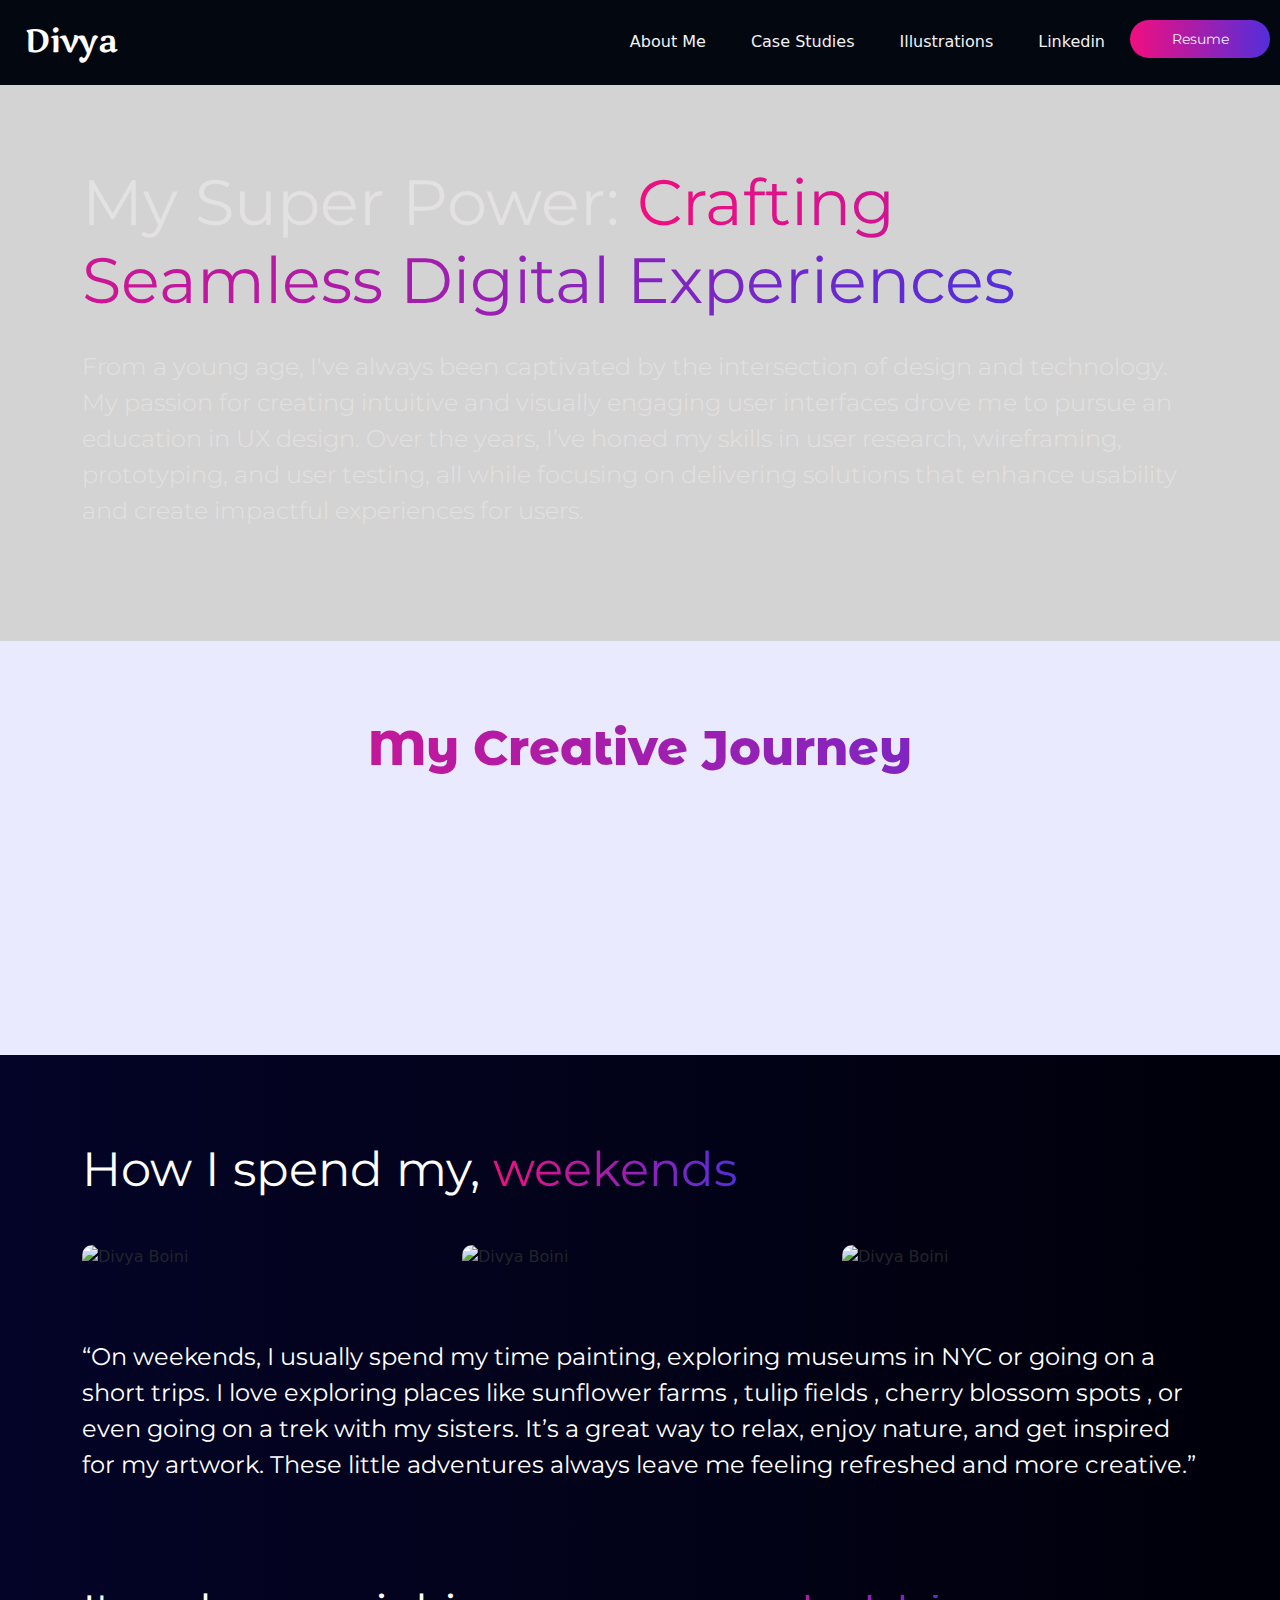
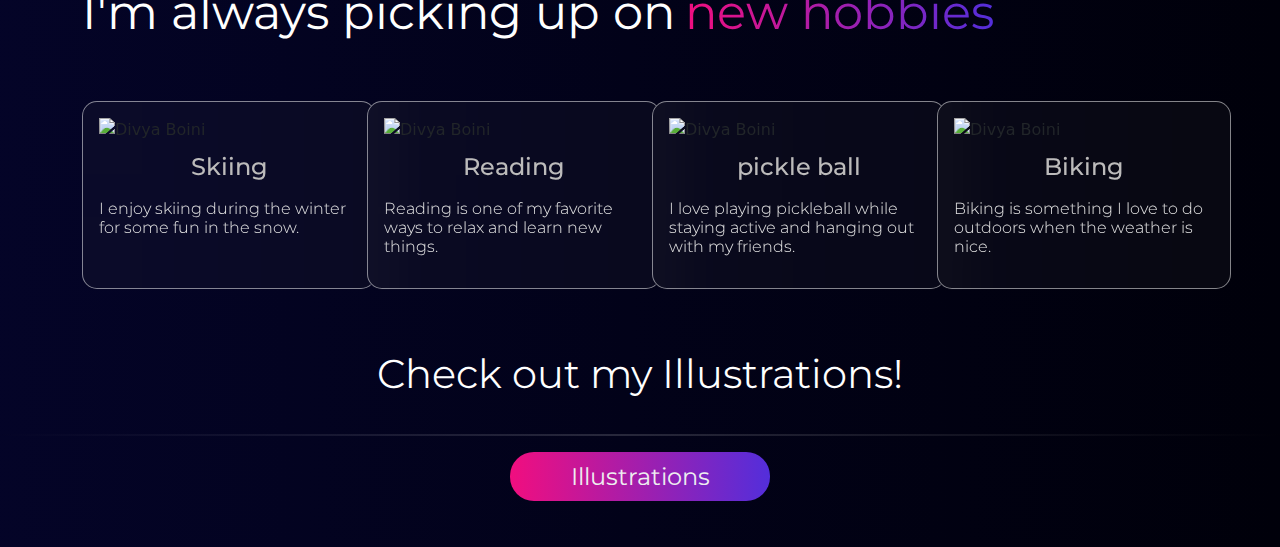
==== index_aboutme.html @ f6dd796f "Add files via upload" ====
<!DOCTYPE html>
<html>
  <head>
    <meta charset="utf-8" />
    <meta name="viewport" content="width=device-width, initial-scale=1.0">
    <link rel="stylesheet" href="globals.css" />
    <link rel="stylesheet" href="styleguide.css" />
    <link rel="stylesheet" href="style_aboutme.css" />
    <link href="https://cdn.jsdelivr.net/npm/bootstrap@5.3.3/dist/css/bootstrap.min.css" rel="stylesheet" integrity="sha384-QWTKZyjpPEjISv5WaRU9OFeRpok6YctnYmDr5pNlyT2bRjXh0JMhjY6hW+ALEwIH" crossorigin="anonymous">
	<link rel="stylesheet" href="https://cdn.jsdelivr.net/npm/swiper@11/swiper-bundle.min.css" />
  </head>
  <body>
    <header>
      <a href="index.html" class="logo-holder">
        <!--<div class="logo">D</div>-->
        <div class="logo-text" style="color: white;">Divya</div>
      </a>
      <nav>
        <ul id="menu">
          <li>
            <a href="#">About Me</a>
          </li>
          <li>
            <a href="#works">Case Studies</a>
          </li>
          <!--<li>
            <a href="#about">About</a>
          </li>-->
          <li>
            <a href="index_illustrations.html">Illustrations</a>
          </li>
          <li>
            <a href="#testimonials">Linkedin</a>
          </li>
          <li>
            <a href="#testimonials" class="resume_link">Resume</a>
          </li>
          <!--<li>
            <a href="mailto:shek7373@gmail.com" class="button">Contact Me</a>
          </li>-->
        </ul>
        <a href="#" class="mobile-toggle" onClick="toggleMobileMenu();">
          <svg class="w-6 h-6 text-gray-800 dark:text-white" aria-hidden="true" xmlns="http://www.w3.org/2000/svg" width="24" height="24" fill="none" viewBox="0 0 24 24">
            <path stroke="currentColor" stroke-linecap="round" stroke-width="2" d="M5 7h14M5 12h14M5 17h10"/>
          </svg>
        </a>
      </nav>
    </header>
    <main>
      <section id="about" class="hero">
        <div class="container">
          <div class="row">
            <div class="col-lg-12">
              <div class="text-container">

                    <div>
								<span class="hello">
									                  My Super Power:
								</span>
								<span class="nice"> Crafting </br> Seamless Digital Experiences</span>
							</div>
        
                <p class="intro">
                  From a young age, I've always been captivated by the intersection of design and technology. My passion for creating intuitive and visually engaging user interfaces drove me to pursue an education in UX design. Over the years, I’ve honed my skills in user research, wireframing, prototyping, and user testing, all while focusing on delivering solutions that enhance usability and create impactful experiences for users.</span>
                </p>
              </div>
  
            </div>
          </div>
        </div>
      </section>
      <section id="journey" class="journey">
        <h3 class="mcj">My Creative Journey</h3>
        <div class="container">
         	<img src="./imgs/journey.svg" class="journey" width="100%" alt="">
        </div>
      </section>
      <section class="weekends">
        <div class="container">
          <div class="weekends-title">
         
            <div>
								<span class="how">
									How I spend my,
								</span>
								<span class="wknds"> weekends</span>
							</div>
          </div>
          <div class="row">
            <div class="col-lg-4">
              <div class="img-container">
                <img src="./imgs/rectangle_1.png" class="" alt="Divya Boini" />
              </div>
            </div>
            <div class="col-lg-4">
              <div class="img-container">
                <img src="./imgs/rectangle_2.png" class="" alt="Divya Boini" />
              </div>
            </div>
            <div class="col-lg-4">
              <div class="img-container">
                <img src="./imgs/rectangle_3.png" class="" alt="Divya Boini" />
              </div>
            </div>
          </div>
          <p>“On weekends, I usually spend my time painting, exploring museums in NYC or going on a short trips. I love exploring places like sunflower farms , tulip fields , cherry blossom spots , or even going on a trek with my sisters. It’s a great way to relax, enjoy nature, and get inspired for my artwork. These little adventures always leave me feeling refreshed and more creative.”</p>
        </div>
      </section>
      <section class="hobbies">
        <div class="container">
          <div class="title">
              <span class="picking">I'm always picking up on</span>
              <span class="nhbies">new hobbies</span>
          </div>
          <div class="row">
            <div class="col-lg-3">
              <div class="tile">
              <div class="img-container">
                <img src="./imgs/hobbie_1.png" class="" alt="Divya Boini" height="auto"/>
              </div>
              <h4>Skiing</h4>
              <p>I enjoy skiing during the winter for some fun in the snow.
              </p>
              </div>
            </div>
            <div class="col-lg-3">
              <div class="tile">
              <div class="img-container">
                <img src="./imgs/hobbie_2.png" class="" alt="Divya Boini" height="auto"/>
              </div>
              <h4>Reading</h4>
              <p>Reading is one of my
                favorite ways to relax 
                and learn new things.</p>
              </div>
            </div>
            <div class="col-lg-3">
              <div class="tile">
              <div class="img-container">
                <img src="./imgs/hobbie_3.png" class="" alt="Divya Boini" height="auto"/>
              </div>
              <h4>pickle ball</h4>
              <p>I love playing pickleball
                while staying active and 
                hanging out with my friends.</p>
              </div>
            </div>
            <div class="col-lg-3">
              <div class="tile">
              <div class="img-container">
                <img src="./imgs/hobbie_4.png" class="" alt="Divya Boini" height="auto"/>
              </div>
              <h4>Biking</h4>
              <p>Biking is something I love to do outdoors when the weather is nice.</p>
              </div>
            </div>
          </div>
        </div>
      </section>
      <section id="moreabme" class="moreaboutme">
        <h4>
          Check out my Illustrations!
        </h4>
        <hr style="height:2px;border-width:0;color:gray;background: linear-gradient(90deg, rgba(4, 3, 34, 0.60) 0%, rgba(255, 255, 255, 0.60) 48%, rgba(1, 0, 6, 0.43) 100%);">
        <!--<p style="text-align: center;">lorem ipsum</p>-->
        <div class="container">
          <div class="row">
            <div class="col-lg-4"></div>
            <div class="col-lg-4">
            <a href="">
              <p>Illustrations</p>
            </a></div>
            <div class="col-lg-4"></div>
          </div>
        </div>
      </section>
      		<link href="https://fonts.googleapis.com/css2?family=Montserrat:wght@400;700&display=swap" rel="stylesheet">
          <link href="https://fonts.googleapis.com/css2?family=Montserrat+Alternates:wght@400;700&display=swap" rel="stylesheet">
          <link href="https://fonts.googleapis.com/css2?family=Marko+One&display=swap" rel="stylesheet">

    </main>
  </body>
</html>
---- style_aboutme.css ----
*,
*::before,
*::after {
  box-sizing: border-box;
  margin: 0;
  padding: 0;
}

:root {
  --base: #555;
  --base-100: #f1f1f1;
  --base-400: #555;
  --base-800: #000;
  --yellow: #ffda4b;
  --yellow-100: #fffbe6;
  --yellow-400: #ffda4b;
  --yellow-800: #8b6f00;
  --blue: #0a61ae;
  --blue-100: #e2f8ff;
  --blue-400: #61dafb;
  --blue-800: #0a61ae;
}

a {
  text-decoration: none !important;
  color: var(--blue);
  &:hover {
    text-decoration: underline;
  }
}
.img-fuild {
  width: 100% !important;
  height: auto !important;
}

header {
  padding-top: 10px;
  padding-bottom: 10px;
  display: flex;
  justify-content: space-between;
  width: 100%;
  border-bottom: 1px solid rgba(0, 0, 0, 0.1);
  background-color: #030710;
  color: white;
  .logo-holder {
    display: flex;
    padding: 10px;
    align-items: center;
    font-weight: 600;
    color: var(--base-100);

    .logo {
      display: flex;
      align-items: center;
      justify-content: center;
      font-size: 32px;
      background-color: var(--base);
      color: var(--base-100);
      height: 64px;
      width: 64px;
      margin-right: 20px;
      border-radius: 50%;
    }
    .logo-text {
      flex: 1;
      padding-left: 15px;
      color: var(--base-100);
      font-family: Marko One;
      font-size: 32px;
      font-weight: 400;
      line-height: 42.91px;
      text-align: left;
    }
  }

  nav {
    display: flex;
    align-items: center;
    margin: 10px;
    ul {
      display: flex;
      list-style-type: none;
      gap: 5px;
      margin: 0;

      li {
        display: inline-block;

        a {
          display: inline-block;
          padding: 10px 20px;
          color: var(--base-100);
          &:hover {
            background-color: var(--base);
            border-radius: 10px;
            text-decoration: none;
          }
        }
      }
    }
    .mobile-toggle {
      display: none;
      color: var(--base-100);
      padding: 10px;
      @media (max-width: 768px) {
        display: inline-block;
        position: absolute;
        top: 20px;
        right: 20px;
      }
    }
  }

  @media (max-width: 1024px) {
    flex-direction: column;
    align-items: center;
  }

  @media (max-width: 768px) {
    flex-direction: column;
    align-items: center;
    nav {
      margin-top: 10px;
      width: 100%;
      ul {
        display: none;
        flex-direction: column;
        text-align: center;
        width: 100%;
        a {
          width: 100%;
        }
        &.active {
          display: flex;
        }
      }
    }
  }
}

.hero {
  @media (max-width: 1024px) {
    flex-direction: column;
  }
  background: url("./imgs/bg-gradient.png") lightgray -20.067px 0px / 102.778% 149.02%
    no-repeat;
  padding-top: 78px;
  padding-bottom: 96px;
  .text-container {
    div {
      color: #e3e1e1;
      font-family: "Montserrat", sans-serif;
      font-size: 64px;
      font-style: normal;
      font-weight: 400;
      line-height: normal;
      text-align: left !important;
      margin-bottom: 30px;

      .nice {
        background: var(
          --gradient,
          linear-gradient(90deg, #f10e7f 0%, #a41eac 49%, #532edb 100%)
        );

        background-clip: text;
        -webkit-background-clip: text;
        -webkit-text-fill-color: transparent;
      }
    }
    h3 {
      color: #e3e1e1;
      font-family: "Montserrat", sans-serif;
      font-size: 64px;
      font-style: normal;
      font-weight: 360;
      line-height: normal;
      text-align: left !important;
      margin-bottom: 30px;
    }
    p {
      color: #e3e1e1;
      font-family: Montserrat;
      font-size: 24px;
      font-style: normal;
      font-weight: 300;
      line-height: 150%; /* 36px */
    }
    .nice {
      background: var(
        --gradient,
        linear-gradient(90deg, #f10e7f 0%, #a41eac 49%, #532edb 100%)
      );
      background-clip: text;
      -webkit-background-clip: text;
      -webkit-text-fill-color: transparent;
    }
  }
  .img-container img {
    width: 100%;
    height: auto;
  }
}

.journey {
  background: #eaeaff;
  padding-top: 78px;
  padding-bottom: 96px;
  .mcj {
    font-family: "Montserrat Alternates";
    font-size: 48px;
    font-style: normal;
    font-weight: 800;
    line-height: normal;
    background: var(
      --gradient,
      linear-gradient(90deg, #f10e7f 0%, #a41eac 49%, #532edb 100%)
    );
    background-clip: text;
    -webkit-background-clip: text;
    -webkit-text-fill-color: transparent;
    line-height: normal;
    text-align: center;
  }
}

.weekends {
  background: var(--BG, linear-gradient(90deg, #040428 -1.63%, #00000a 100%));
  padding-top: 78px;
  padding-bottom: 96px;

  .container {
    display: flex;
    flex-direction: column;
    gap: 40px;
  }

  .how {
    color: #fff;
    font-family: Montserrat;
    font-size: 48px;
    font-style: normal;
    font-weight: 400;

    text-align: end;
    padding-bottom: 30px;
  }
  .wknds {
    background: var(
      --gradient,
      linear-gradient(90deg, #f10e7f 0%, #a41eac 49%, #532edb 100%)
    );
    background-clip: text;
    -webkit-background-clip: text;
    -webkit-text-fill-color: transparent;
    font-family: Montserrat;
    font-size: 48px;
    font-style: normal;
    font-weight: 400;

    text-align: left;
    padding-bottom: 30px;
  }
  .row {
    img {
      padding-bottom: 30px;
      width: 100%;
      height: 350px;
      border-radius: 10px;
    }
  }
  p {
    color: #fff;
    font-family: Montserrat;
    font-size: 24px;
    font-style: normal;
    font-weight: 400;
    line-height: 150%; /* 36px */
  }
}

.hobbies {
  background: var(--BG, linear-gradient(90deg, #040428 -1.63%, #00000a 100%));
  padding-bottom: 50px;
  .container {
    display: flex;
    flex-direction: column;
    gap: 40px;
    .title {
      display: flex;
      gap: 10px;
    }
  }

  .picking {
    color: #fff;
    font-family: Montserrat;
    font-size: 48px;
    font-style: normal;
    font-weight: 400;
    line-height: 74%; /* 35.52px */
    text-align: end;
    padding-bottom: 30px;
  }
  .nhbies {
    background: var(
      --gradient,
      linear-gradient(90deg, #f10e7f 0%, #a41eac 49%, #532edb 100%)
    );
    background-clip: text;
    -webkit-background-clip: text;
    -webkit-text-fill-color: transparent;
    font-family: Montserrat;
    font-size: 48px;
    font-style: normal;
    font-weight: 400;
    line-height: 74%;
    text-align: left;
    padding-bottom: 30px;
  }

  p {
    color: #fff;
    font-family: Montserrat;
    font-size: 24px;
    font-style: normal;
    font-weight: 400;
    line-height: 150%; /* 36px */
  }
  .tile {
    border-radius: 15px;
    border: 1px solid rgba(255, 255, 255, 0.5);
    background: rgba(77, 77, 77, 0.1);
    backdrop-filter: blur(27.5px);
    /* padding-bottom: 10px;
    padding-left: 10px;
    padding-right: 10px;
    margin-bottom: 30px; */
    padding: 16px;
    width: 294px;
    display: flex;
    gap: 10px;
    height: 100%;
    flex-direction: column;
    .img-container img {
      /* padding-bottom: 10px;
      padding-left: 13%;
      padding-top: 10px; */
      width: 257px;
      height: 333px;
    }
    h4 {
      color: #bcbbbb;
      font-family: Montserrat;
      font-size: 24px;
      font-style: normal;
      font-weight: 500;
      line-height: normal;
      text-align: center;
    }
    p {
      color: #e4e4e4;
      font-family: Montserrat;
      font-size: 16px;
      font-style: normal;
      font-weight: 300;
      line-height: normal;
      text-align: left;
    }
  }
}

.moreaboutme {
  background: linear-gradient(90deg, #040428 -1.63%, #00000a 100%);
  padding-bottom: 30px;
  padding-top: 10px;
  a {
    display: flex;
    justify-content: center;
    p {
      width: 100%;
    }
  }
  h4 {
    color: #fff;
    font-family: Montserrat;
    font-size: 40px;
    font-style: normal;
    font-weight: 360;
    line-height: normal;
    text-align: center;
    padding-bottom: 20px;
  }
  p {
    color: #eeeef0;
    font-family: Montserrat;
    font-size: 24px;
    font-style: normal;
    font-weight: 400;
    line-height: normal;
    text-align: center;
    border-radius: 24px;
    background: var(
      --gradient,
      linear-gradient(90deg, #f10e7f 0%, #a41eac 49%, #532edb 100%)
    );
    padding: 10px;
    max-width: 260px;
  }
}

.resume_link {
  background: var(
    --gradient,
    linear-gradient(90deg, #f10e7f 0%, #a41eac 49%, #532edb 100%)
  );
  color: #eeeef0;
  font-family: Montserrat;
  font-size: 14px;
  font-style: normal;
  font-weight: 400;
  line-height: normal;
  text-align: center;
  border-radius: 24px;
  background: var(
    --gradient,
    linear-gradient(90deg, #f10e7f 0%, #a41eac 49%, #532edb 100%)
  );
  padding: 10px;
  width: 140px;
}
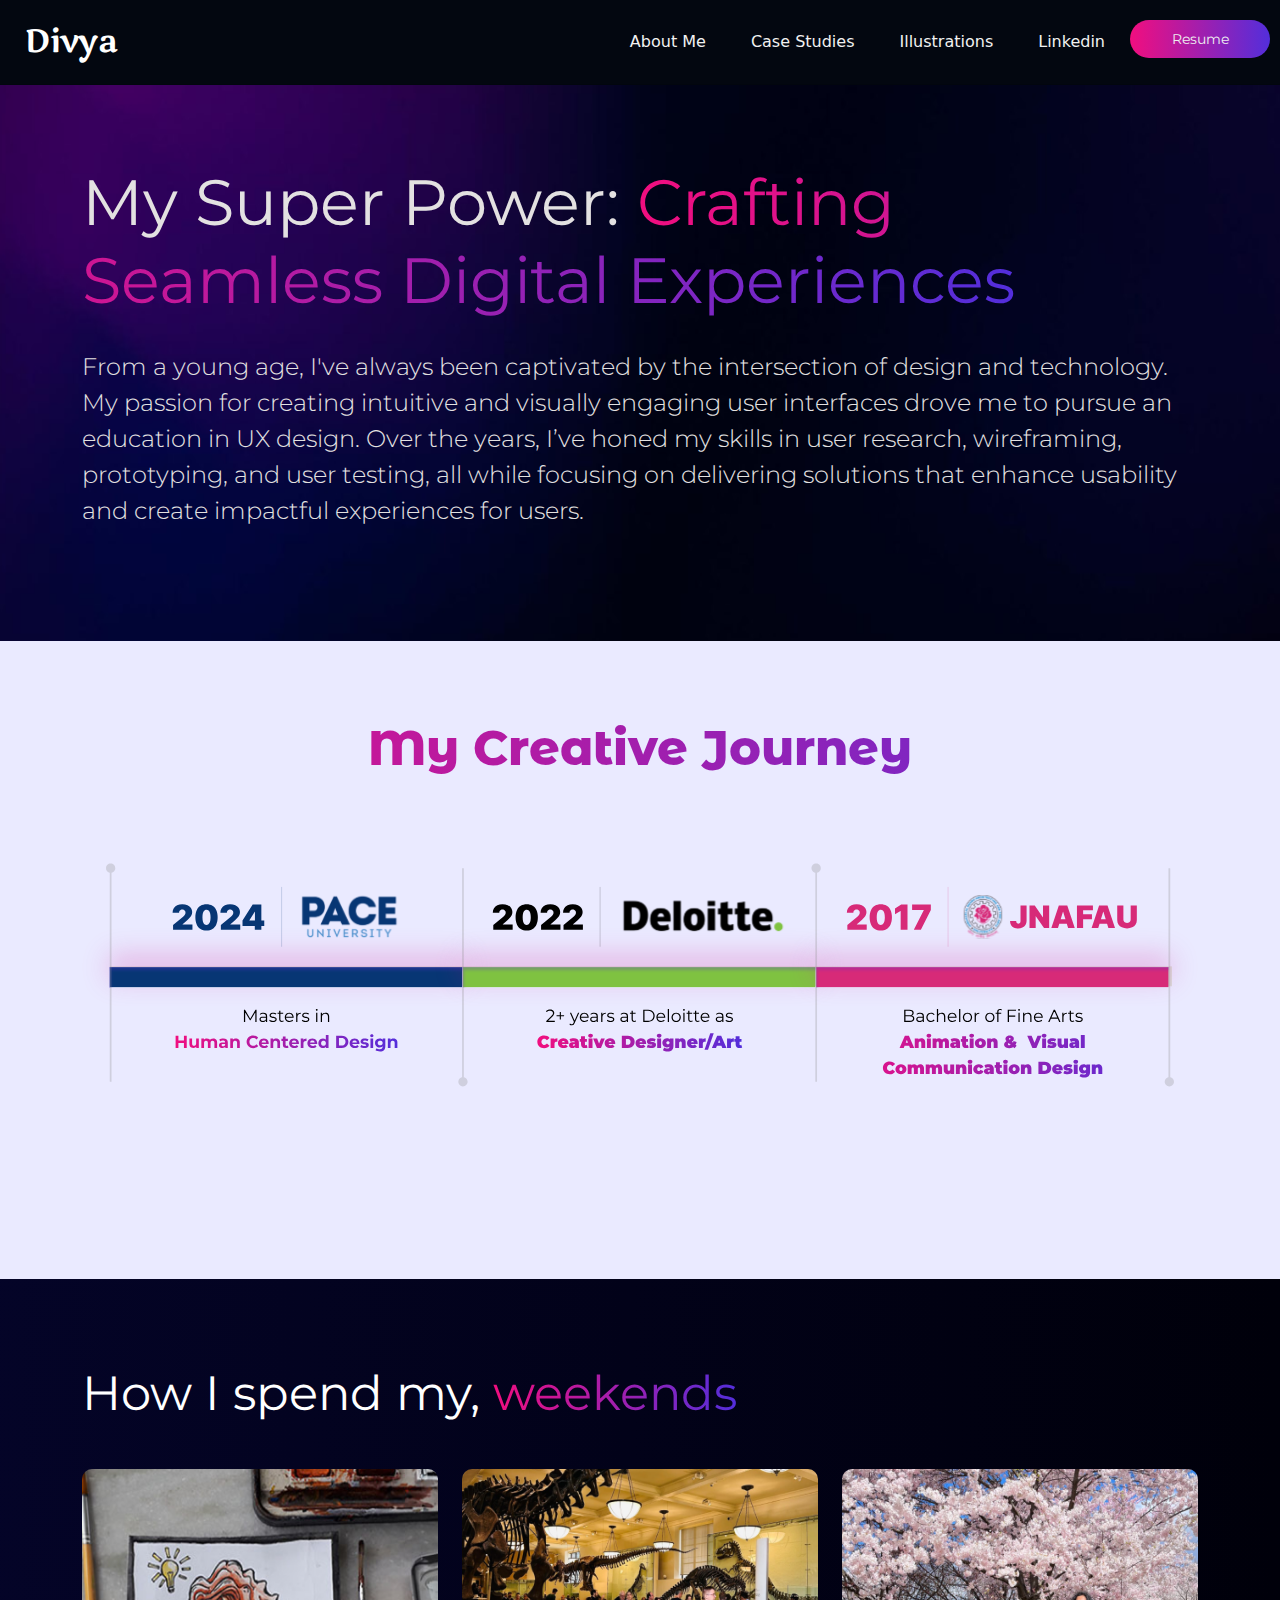
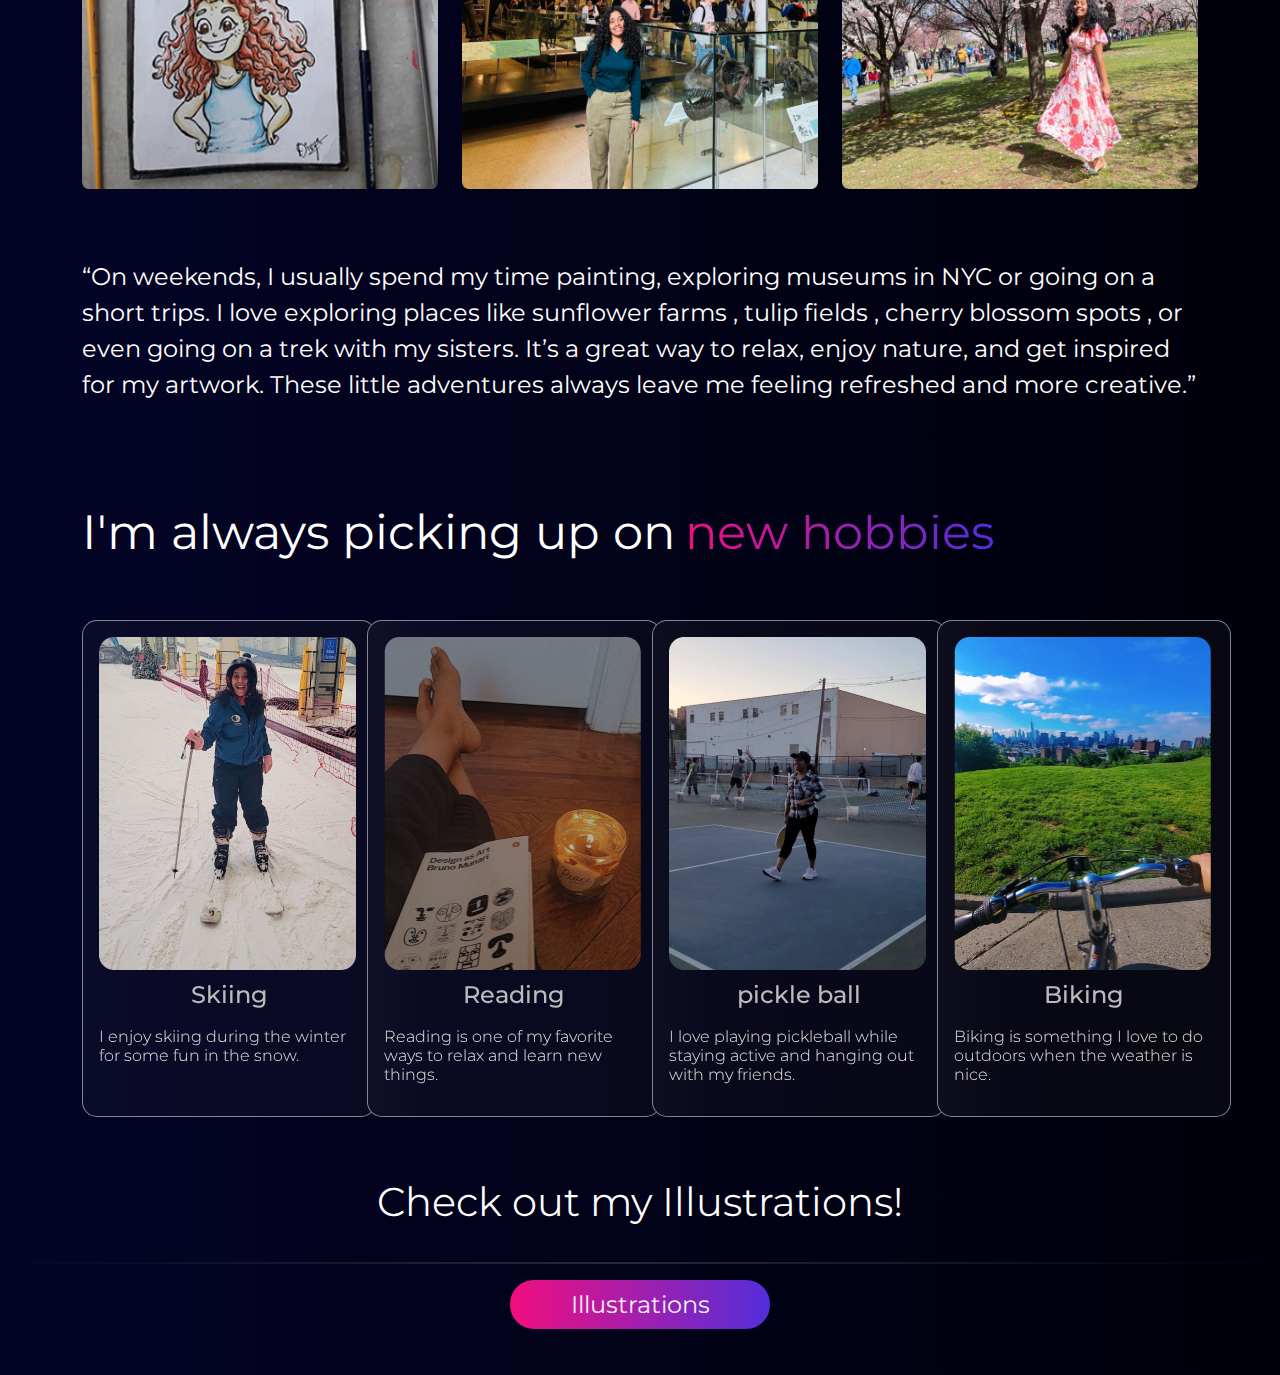
==== commit e664ac7e: "corrections" ====
--- a/index_aboutme.html
+++ b/index_aboutme.html
@@ -21,7 +21,7 @@
             <a href="#">About Me</a>
           </li>
           <li>
-            <a href="#works">Case Studies</a>
+            <a href="index.html">Case Studies</a>
           </li>
           <!--<li>
             <a href="#about">About</a>
@@ -30,10 +30,10 @@
             <a href="index_illustrations.html">Illustrations</a>
           </li>
           <li>
-            <a href="#testimonials">Linkedin</a>
+            <a href="https://www.linkedin.com/in/divya-boini-6b42341b9/">Linkedin</a>
           </li>
           <li>
-            <a href="#testimonials" class="resume_link">Resume</a>
+            <a href="https://drive.google.com/file/d/1QmvCCEkw129t9GCxnRTYN0Gp3egM7v78/view?usp=drive_link" class="resume_link">Resume</a>
           </li>
           <!--<li>
             <a href="mailto:shek7373@gmail.com" class="button">Contact Me</a>
@@ -167,7 +167,7 @@
           <div class="row">
             <div class="col-lg-4"></div>
             <div class="col-lg-4">
-            <a href="">
+            <a href="index_illustrations.html">
               <p>Illustrations</p>
             </a></div>
             <div class="col-lg-4"></div>
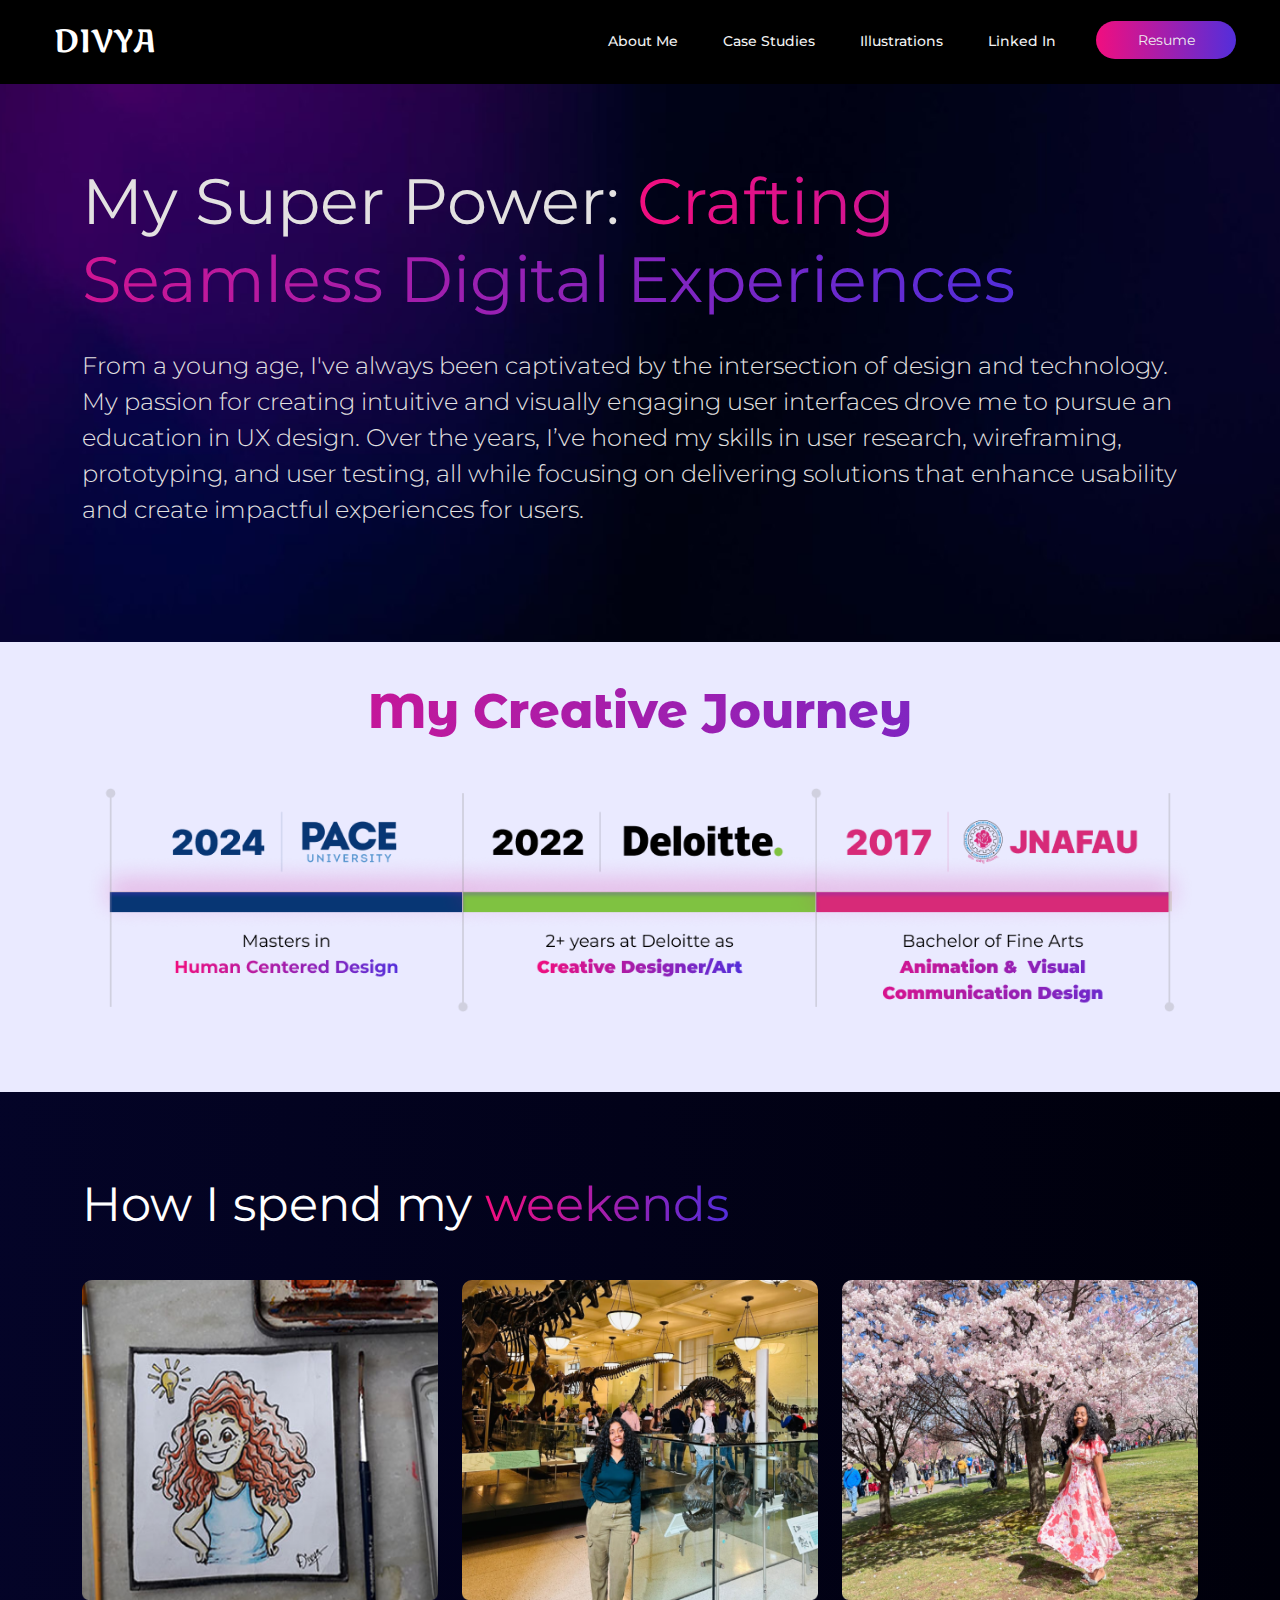
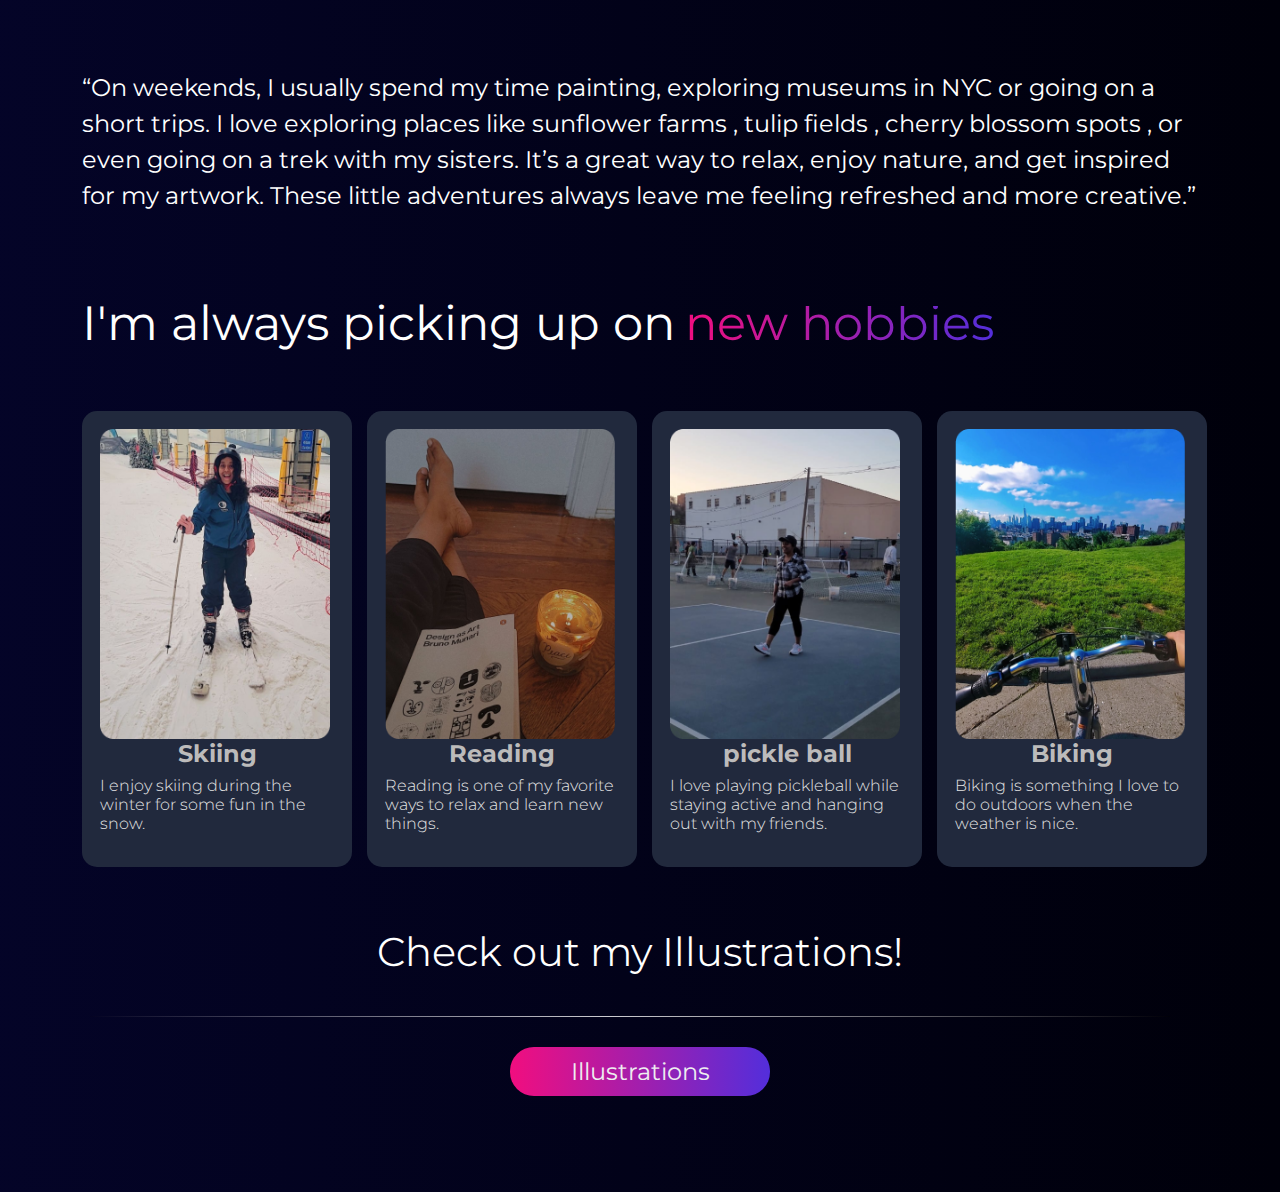
==== commit e39838ae: "changes on alignment and corrections" ====
--- a/index_aboutme.html
+++ b/index_aboutme.html
@@ -13,15 +13,15 @@
     <header>
       <a href="index.html" class="logo-holder">
         <!--<div class="logo">D</div>-->
-        <div class="logo-text" style="color: white;">Divya</div>
+        <div class="logo-text" style="color: white;">DIVYA</div>
       </a>
-      <nav>
+      <nav style="padding-right: 34px;">
         <ul id="menu">
           <li>
-            <a href="#">About Me</a>
+            <a href="index_aboutme.html">About Me</a>
           </li>
           <li>
-            <a href="index.html">Case Studies</a>
+            <a href="index_medibuddy.html">Case Studies</a>
           </li>
           <!--<li>
             <a href="#about">About</a>
@@ -30,10 +30,10 @@
             <a href="index_illustrations.html">Illustrations</a>
           </li>
           <li>
-            <a href="https://www.linkedin.com/in/divya-boini-6b42341b9/">Linkedin</a>
+            <a href="https://www.linkedin.com/in/divya-boini-6b42341b9/">Linked In</a>
           </li>
           <li>
-            <a href="https://drive.google.com/file/d/1QmvCCEkw129t9GCxnRTYN0Gp3egM7v78/view?usp=drive_link" class="resume_link">Resume</a>
+            <a href="https://drive.google.com/file/d/1Qrby9DNPzP44q5xE3IFaD6lcIDvVrxXy/view?usp=drive_link" class="resume_link">Resume</a>
           </li>
           <!--<li>
             <a href="mailto:shek7373@gmail.com" class="button">Contact Me</a>
@@ -72,7 +72,7 @@
       <section id="journey" class="journey">
         <h3 class="mcj">My Creative Journey</h3>
         <div class="container">
-         	<img src="./imgs/journey.svg" class="journey" width="100%" alt="">
+         	<img src="./imgs/creative journey.png" class="journey" width="100%" alt="">
         </div>
       </section>
       <section class="weekends">
@@ -81,7 +81,7 @@
          
             <div>
 								<span class="how">
-									How I spend my,
+									How I spend my
 								</span>
 								<span class="wknds"> weekends</span>
 							</div>
@@ -161,7 +161,7 @@
         <h4>
           Check out my Illustrations!
         </h4>
-        <hr style="height:2px;border-width:0;color:gray;background: linear-gradient(90deg, rgba(4, 3, 34, 0.60) 0%, rgba(255, 255, 255, 0.60) 48%, rgba(1, 0, 6, 0.43) 100%);">
+        <div class="seperator"></div>
         <!--<p style="text-align: center;">lorem ipsum</p>-->
         <div class="container">
           <div class="row">
--- a/style_aboutme.css
+++ b/style_aboutme.css
@@ -40,8 +40,7 @@
   justify-content: space-between;
   width: 100%;
   border-bottom: 1px solid rgba(0, 0, 0, 0.1);
-  background-color: #030710;
-  color: white;
+  background-color: #000;
   .logo-holder {
     display: flex;
     padding: 10px;
@@ -63,12 +62,13 @@
     }
     .logo-text {
       flex: 1;
-      padding-left: 15px;
-      color: var(--base-100);
-      font-family: Marko One;
-      font-size: 32px;
-      font-weight: 400;
-      line-height: 42.91px;
+      padding-left: 44px;
+      color: #FFF;
+font-family: "Marko One";
+font-size: 32px;
+font-style: normal;
+font-weight: 400;
+line-height: normal;
       text-align: left;
     }
   }
@@ -82,7 +82,6 @@
       list-style-type: none;
       gap: 5px;
       margin: 0;
-
       li {
         display: inline-block;
 
@@ -90,11 +89,18 @@
           display: inline-block;
           padding: 10px 20px;
           color: var(--base-100);
+          font-family: Montserrat;
+font-size: 14px;
+font-weight: 500;
           &:hover {
             background-color: var(--base);
-            border-radius: 10px;
+            border-radius: 24px;
             text-decoration: none;
           }
+          .selected{
+            border-bottom: 2px solid;
+            background: var(--gradient, linear-gradient(90deg, #F10E7F 0%, #A41EAC 49%, #532EDB 100%));
+         }
         }
       }
     }
@@ -145,7 +151,7 @@
   background: url("./imgs/bg-gradient.png") lightgray -20.067px 0px / 102.778% 149.02%
     no-repeat;
   padding-top: 78px;
-  padding-bottom: 96px;
+  padding-bottom: 98px;
   .text-container {
     div {
       color: #e3e1e1;
@@ -204,8 +210,8 @@
 
 .journey {
   background: #eaeaff;
-  padding-top: 78px;
-  padding-bottom: 96px;
+  padding-top: 40px;
+  padding-bottom: 40px;
   .mcj {
     font-family: "Montserrat Alternates";
     font-size: 48px;
@@ -226,8 +232,8 @@
 
 .weekends {
   background: var(--BG, linear-gradient(90deg, #040428 -1.63%, #00000a 100%));
-  padding-top: 78px;
-  padding-bottom: 96px;
+  padding-top: 76px;
+  padding-bottom: 76px;
 
   .container {
     display: flex;
@@ -329,16 +335,15 @@
   }
   .tile {
     border-radius: 15px;
-    border: 1px solid rgba(255, 255, 255, 0.5);
-    background: rgba(77, 77, 77, 0.1);
-    backdrop-filter: blur(27.5px);
+    background: #21293D;
+backdrop-filter: blur(27.5px);
     /* padding-bottom: 10px;
     padding-left: 10px;
     padding-right: 10px;
     margin-bottom: 30px; */
-    padding: 16px;
-    width: 294px;
-    display: flex;
+    padding: 18px;
+    width: 270px;
+    display: block;
     gap: 10px;
     height: 100%;
     flex-direction: column;
@@ -346,17 +351,17 @@
       /* padding-bottom: 10px;
       padding-left: 13%;
       padding-top: 10px; */
-      width: 257px;
-      height: 333px;
+      width: 230px;
+      height: 310px;
     }
     h4 {
-      color: #bcbbbb;
-      font-family: Montserrat;
-      font-size: 24px;
-      font-style: normal;
-      font-weight: 500;
-      line-height: normal;
-      text-align: center;
+      color: #BCBBBB;
+font-family: Montserrat;
+font-size: 24px;
+font-style: normal;
+font-weight: 700;
+line-height: normal;
+text-align: center;
     }
     p {
       color: #e4e4e4;
@@ -372,7 +377,7 @@
 
 .moreaboutme {
   background: linear-gradient(90deg, #040428 -1.63%, #00000a 100%);
-  padding-bottom: 30px;
+  padding-bottom: 80px;
   padding-top: 10px;
   a {
     display: flex;
@@ -390,6 +395,19 @@
     line-height: normal;
     text-align: center;
     padding-bottom: 20px;
+  }
+  .seperator {
+    width: 1080px;
+    height: 0.5px;
+    background: linear-gradient(
+      90deg,
+      rgba(4, 3, 34, 0.8) 0%,
+      rgba(255, 255, 255, 0.8) 48%,
+      rgba(1, 0, 6, 0.57) 100%
+    );
+    margin-bottom: 30px;
+    margin-top: 20px;
+    margin-left: 90px;
   }
   p {
     color: #eeeef0;
@@ -406,6 +424,9 @@
     );
     padding: 10px;
     max-width: 260px;
+    &:hover{
+      border: 2px solid var(--gradient, #f10e7f);
+    }
   }
 }
 
@@ -422,10 +443,14 @@
   line-height: normal;
   text-align: center;
   border-radius: 24px;
+  margin-left: 15px;
   background: var(
     --gradient,
     linear-gradient(90deg, #f10e7f 0%, #a41eac 49%, #532edb 100%)
   );
   padding: 10px;
   width: 140px;
-}
+  &:hover{
+    border: 2px solid var(--gradient, #f10e7f);
+  }
+}
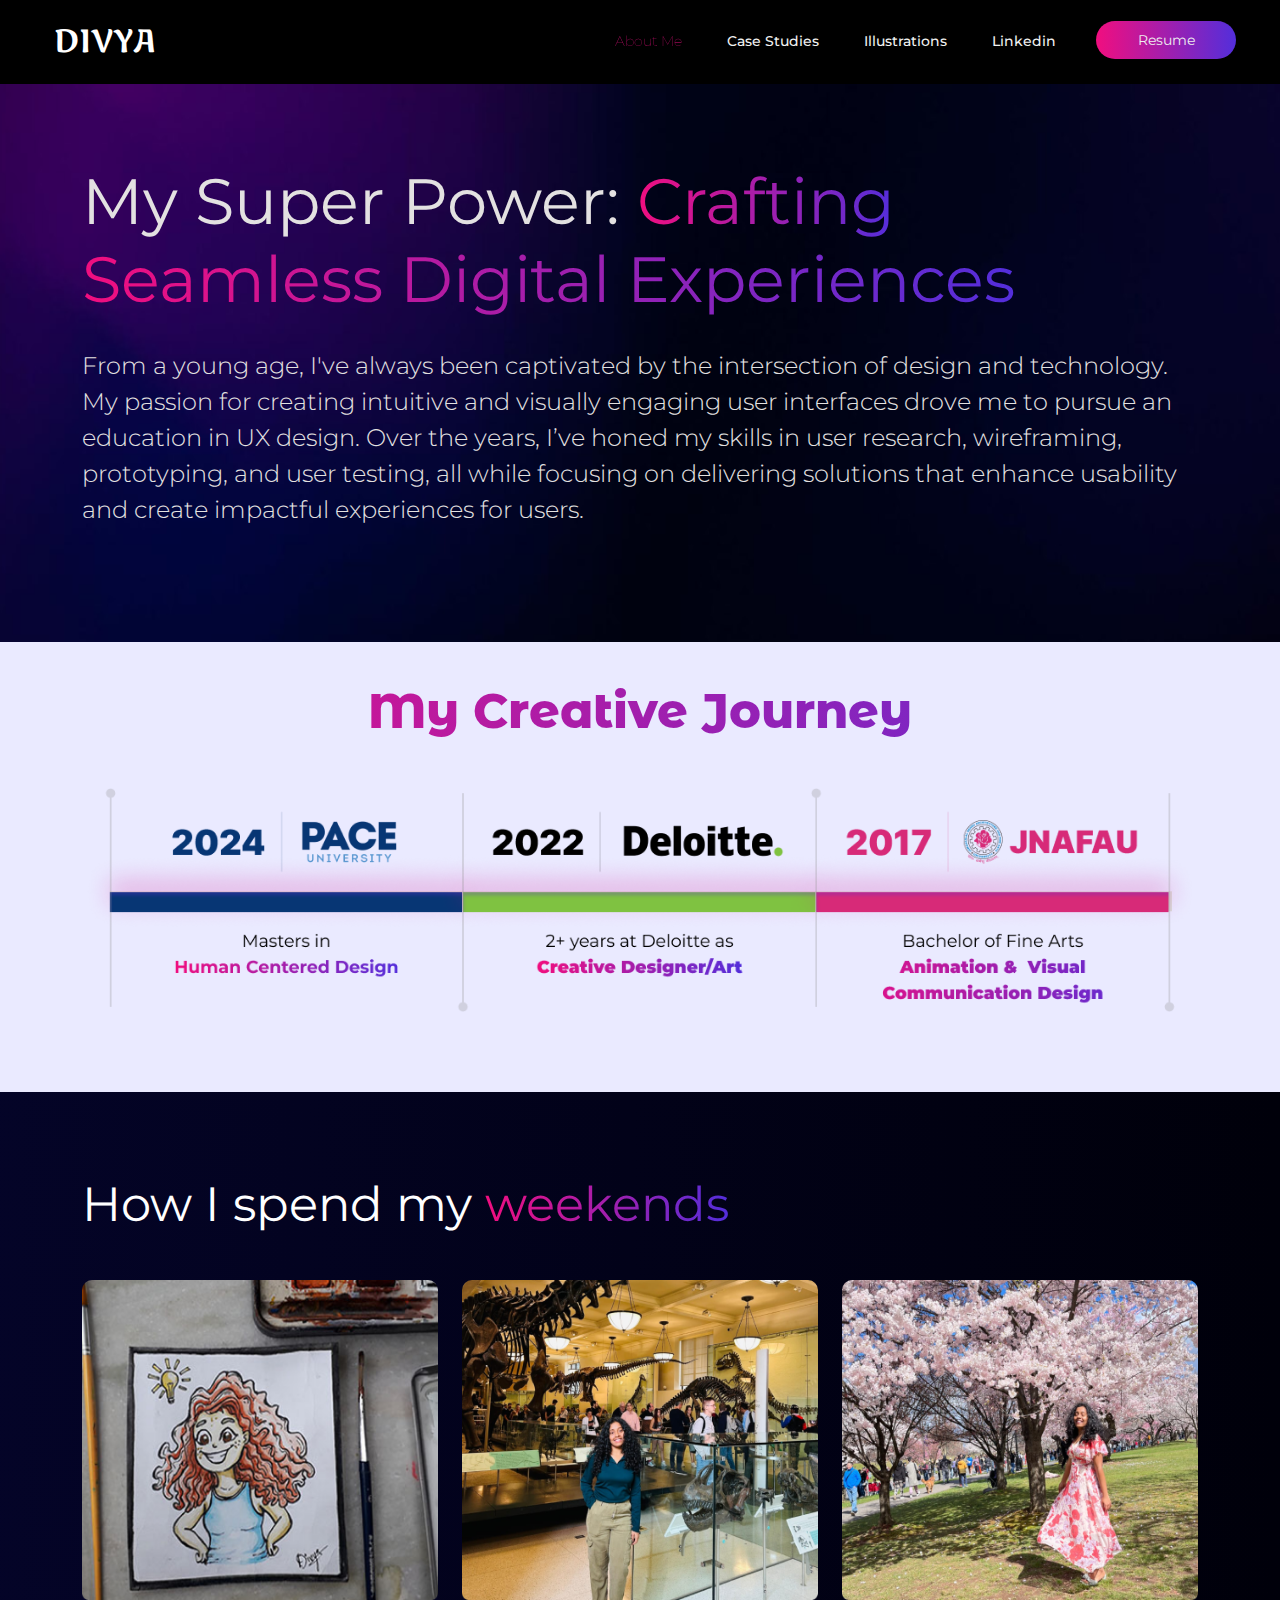
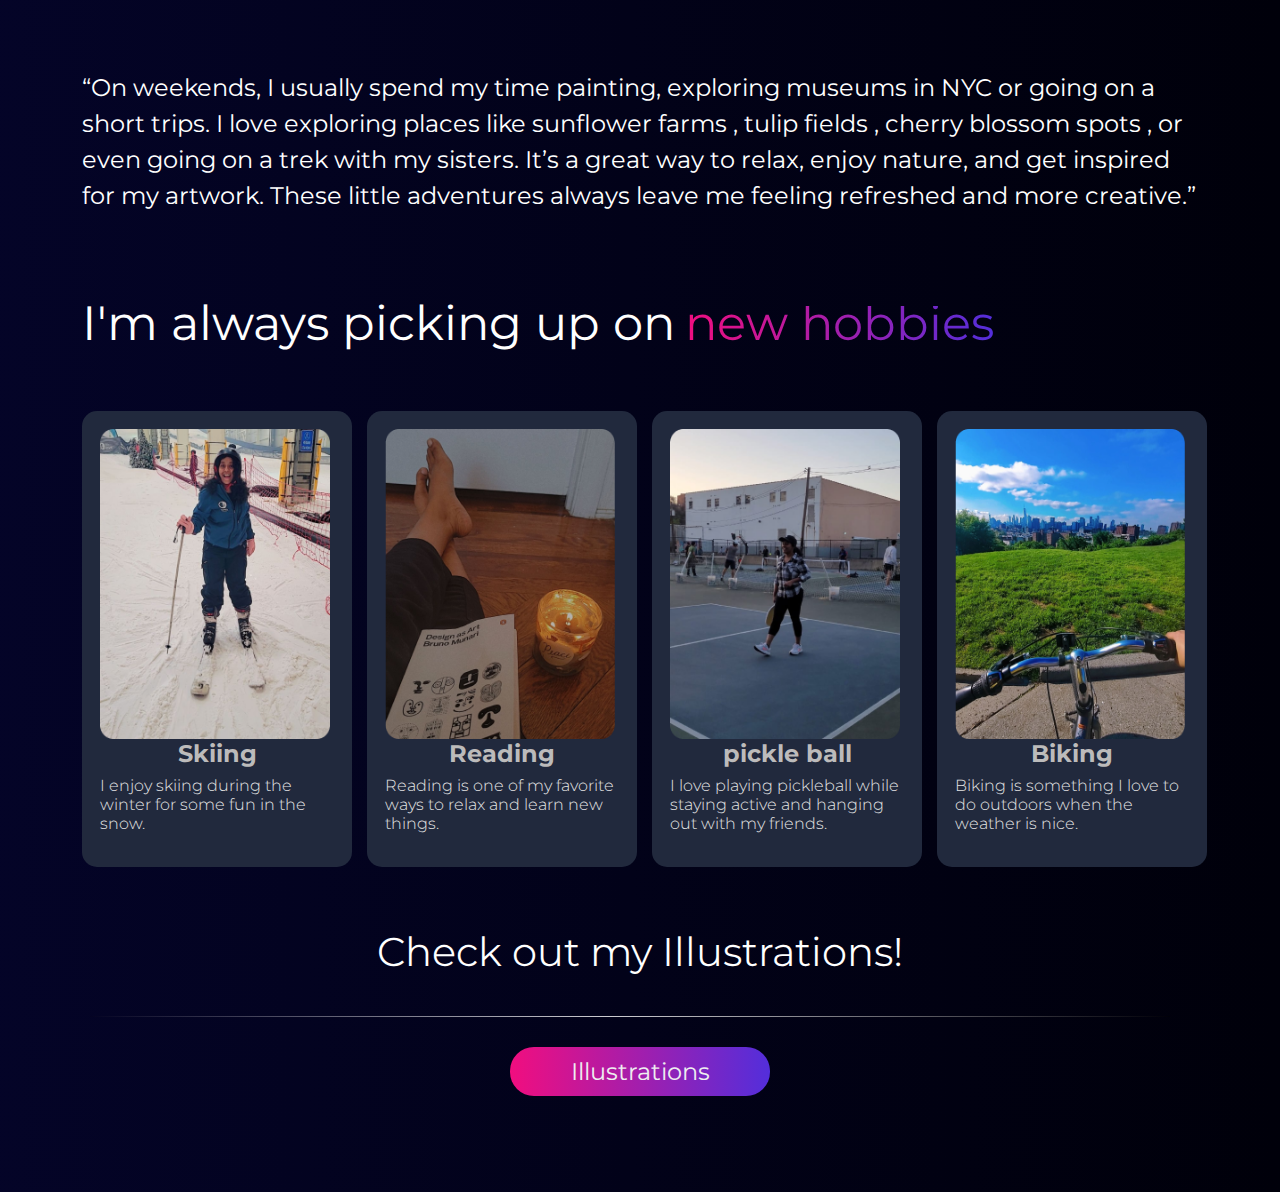
==== commit 71e8a2e6: "nav bar changes" ====
--- a/index_aboutme.html
+++ b/index_aboutme.html
@@ -18,22 +18,22 @@
       <nav style="padding-right: 34px;">
         <ul id="menu">
           <li>
-            <a href="index_aboutme.html">About Me</a>
+            <a href="index_aboutme.html" class="abtme">About Me</a>
           </li>
           <li>
-            <a href="index_medibuddy.html">Case Studies</a>
+            <a href="index.html#works" class="hvritem">Case Studies</a>
           </li>
           <!--<li>
             <a href="#about">About</a>
           </li>-->
           <li>
-            <a href="index_illustrations.html">Illustrations</a>
+            <a href="index_illustrations.html" class="hvritem">Illustrations</a>
           </li>
           <li>
-            <a href="https://www.linkedin.com/in/divya-boini-6b42341b9/">Linked In</a>
+            <a href="https://www.linkedin.com/in/divya-boini-6b42341b9/" target="_blank" class="hvritem">Linkedin</a>
           </li>
           <li>
-            <a href="https://drive.google.com/file/d/1Qrby9DNPzP44q5xE3IFaD6lcIDvVrxXy/view?usp=drive_link" class="resume_link">Resume</a>
+            <a href="https://drive.google.com/file/d/1Qrby9DNPzP44q5xE3IFaD6lcIDvVrxXy/view?usp=drive_link" target="_blank" class="resume_link">Resume</a>
           </li>
           <!--<li>
             <a href="mailto:shek7373@gmail.com" class="button">Contact Me</a>
@@ -57,7 +57,9 @@
 								<span class="hello">
 									                  My Super Power:
 								</span>
-								<span class="nice"> Crafting </br> Seamless Digital Experiences</span>
+                <span class="nice"> Crafting </span>
+								<span class="meet">Seamless Digital Experiences</span>
+								<!--<span class="nice"> Crafting </br> Seamless Digital Experiences</span>-->
 							</div>
         
                 <p class="intro">
--- a/style_aboutme.css
+++ b/style_aboutme.css
@@ -92,15 +92,7 @@
           font-family: Montserrat;
 font-size: 14px;
 font-weight: 500;
-          &:hover {
-            background-color: var(--base);
-            border-radius: 24px;
-            text-decoration: none;
-          }
-          .selected{
-            border-bottom: 2px solid;
-            background: var(--gradient, linear-gradient(90deg, #F10E7F 0%, #A41EAC 49%, #532EDB 100%));
-         }
+          
         }
       }
     }
@@ -144,6 +136,35 @@
   }
 }
 
+.hvritem{
+  &:hover {
+    background:var(
+      --gradient,
+      linear-gradient(90deg, #f10e7f 0%, #a41eac 49%, #532edb 100%)
+    );
+    background-clip: text;
+-webkit-background-clip: text;
+-webkit-text-fill-color: transparent;
+  }
+}
+
+.abtme{
+  background:#ec0e81;
+  font-weight: 100;
+            background-clip: text;
+-webkit-background-clip: text;
+-webkit-text-fill-color: transparent;
+&:hover {
+  background:var(
+    --gradient,
+    linear-gradient(90deg, #f10e7f 0%, #a41eac 49%, #532edb 100%)
+  );
+  background-clip: text;
+-webkit-background-clip: text;
+-webkit-text-fill-color: transparent;
+}
+}
+
 .hero {
   @media (max-width: 1024px) {
     flex-direction: column;
@@ -172,6 +193,12 @@
         background-clip: text;
         -webkit-background-clip: text;
         -webkit-text-fill-color: transparent;
+      }
+      .meet{
+        background: var(--gradient, linear-gradient(90deg, #F10E7F 0%, #A41EAC 49%, #532EDB 100%));
+background-clip: text;
+-webkit-background-clip: text;
+-webkit-text-fill-color: transparent;
       }
     }
     h3 {
